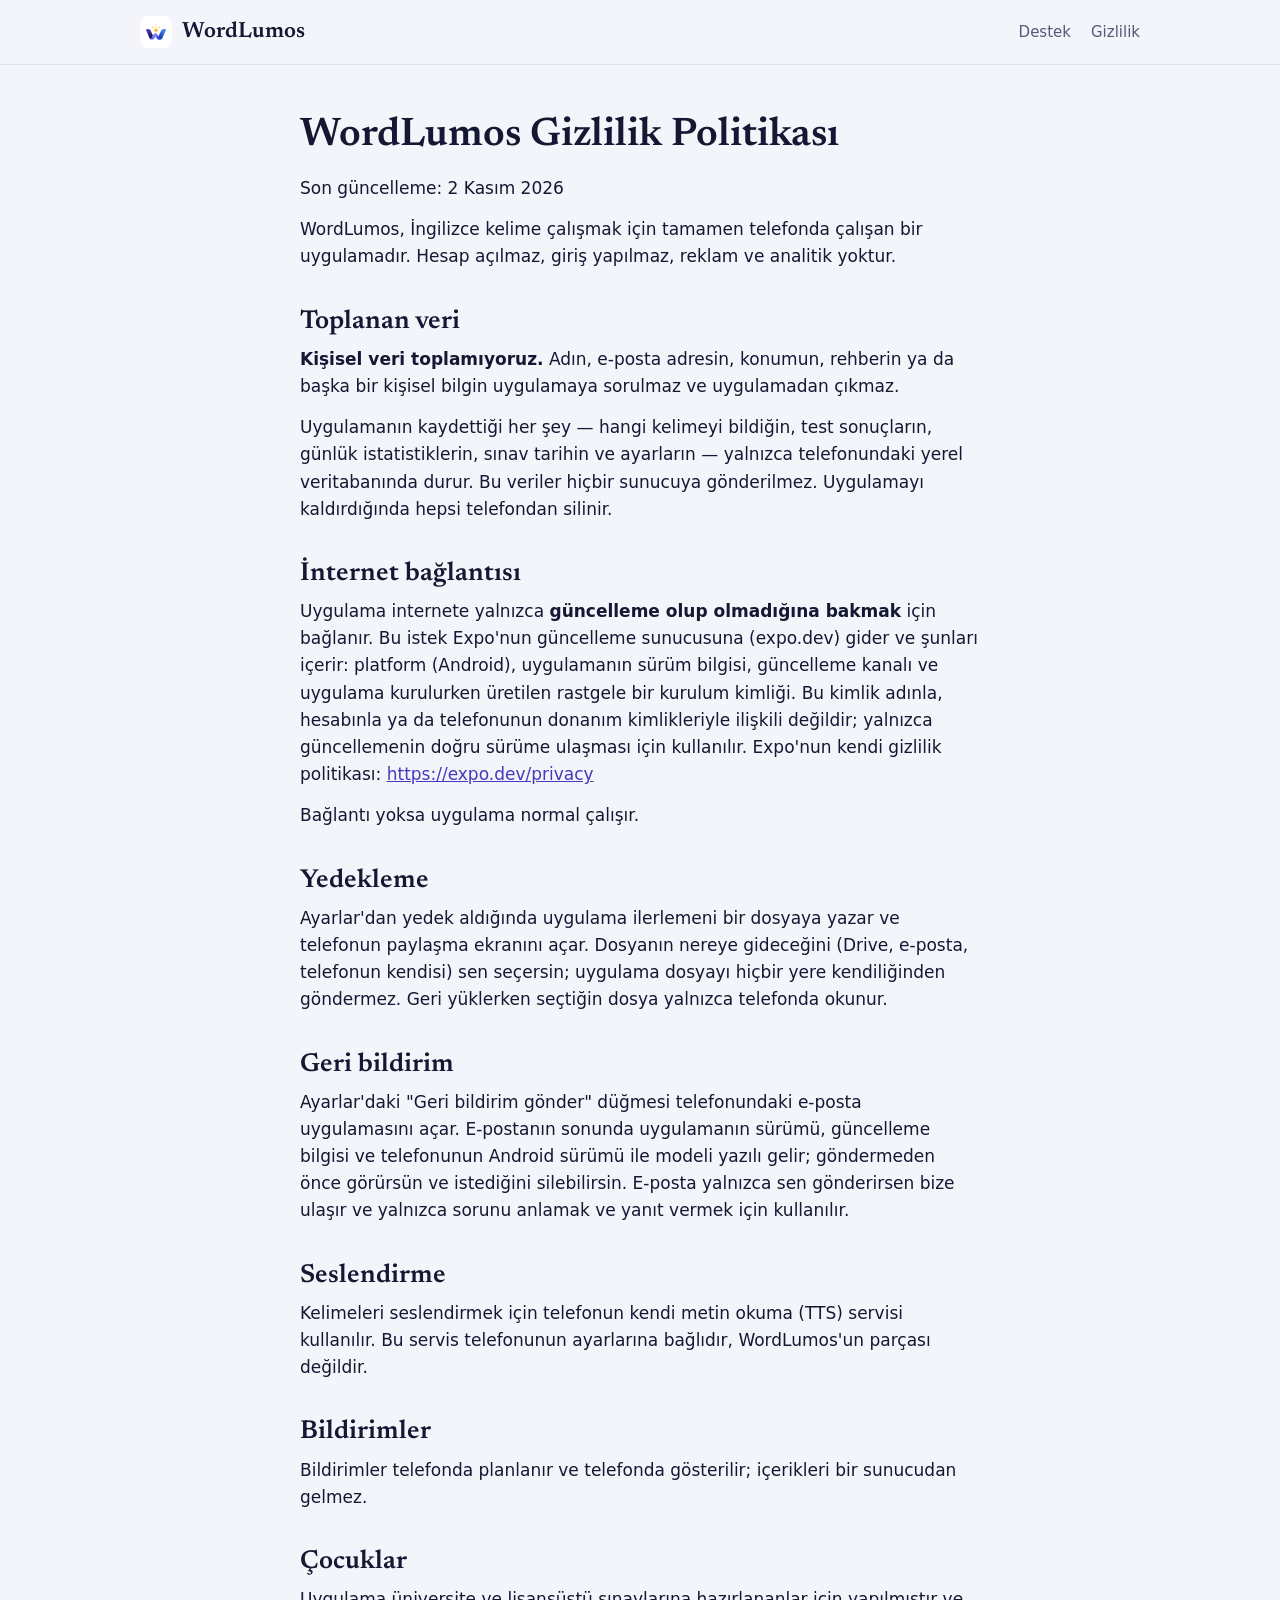
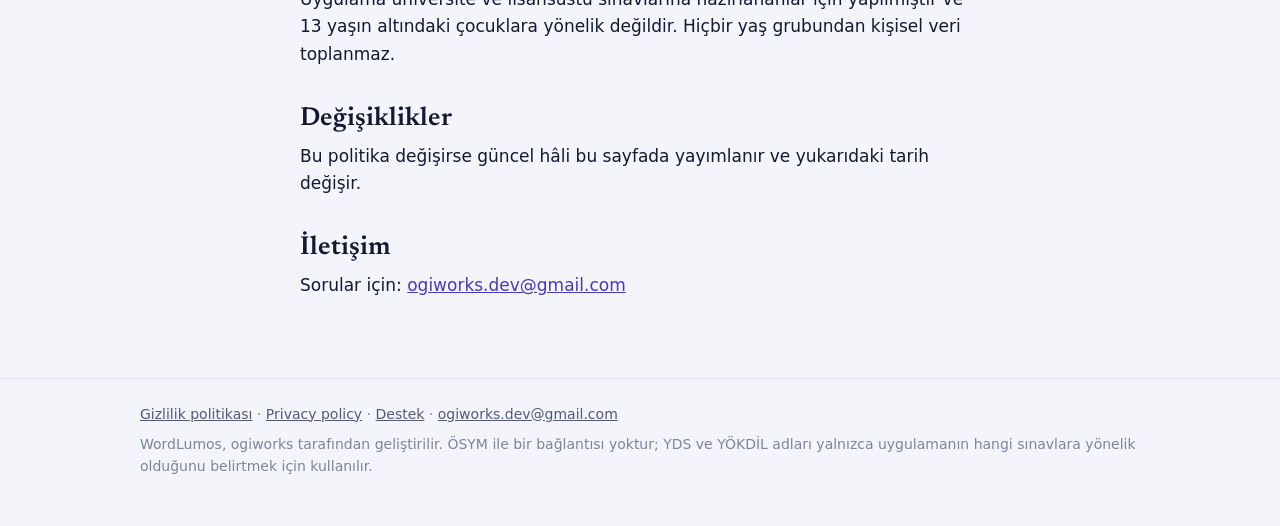
==== gizlilik.html @ bd0d9ed9 "WordLumos sitesi: ana sayfa, destek, gizlilik politikası Kaynak: ogulcanilkilinc/WordLumos deposunda" ====
<!doctype html>
<html lang="tr">
<head>
<meta charset="utf-8">
<meta name="viewport" content="width=device-width, initial-scale=1">
<meta name="robots" content="noindex, nofollow, noarchive">
<title>WordLumos Gizlilik Politikası</title>
<meta name="description" content="WordLumos kişisel veri toplamaz.">
<link rel="canonical" href="https://ogiworks.github.io/wordlumos/gizlilik.html">
<link rel="icon" href="varliklar/simge.png">
<link rel="stylesheet" href="varliklar/site.css">
</head>
<body>
<header class="ust"><div class="kap">
<a class="marka" href="index.html"><img src="varliklar/simge.png" alt="" width="32" height="32">WordLumos</a>
<nav><a href="destek.html">Destek</a><a href="gizlilik.html">Gizlilik</a></nav>
</div></header>
<main class="metin"><div class="kap dar">
<h1>WordLumos Gizlilik Politikası</h1>
<p>Son güncelleme: 2 Kasım 2026</p>
<p>WordLumos, İngilizce kelime çalışmak için tamamen telefonda çalışan bir uygulamadır. Hesap açılmaz, giriş yapılmaz, reklam ve analitik yoktur.</p>
<h2>Toplanan veri</h2>
<p><strong>Kişisel veri toplamıyoruz.</strong> Adın, e-posta adresin, konumun, rehberin ya da başka bir kişisel bilgin uygulamaya sorulmaz ve uygulamadan çıkmaz.</p>
<p>Uygulamanın kaydettiği her şey — hangi kelimeyi bildiğin, test sonuçların, günlük istatistiklerin, sınav tarihin ve ayarların — yalnızca telefonundaki yerel veritabanında durur. Bu veriler hiçbir sunucuya gönderilmez. Uygulamayı kaldırdığında hepsi telefondan silinir.</p>
<h2>İnternet bağlantısı</h2>
<p>Uygulama internete yalnızca <strong>güncelleme olup olmadığına bakmak</strong> için bağlanır. Bu istek Expo'nun güncelleme sunucusuna (expo.dev) gider ve şunları içerir: platform (Android), uygulamanın sürüm bilgisi, güncelleme kanalı ve uygulama kurulurken üretilen rastgele bir kurulum kimliği. Bu kimlik adınla, hesabınla ya da telefonunun donanım kimlikleriyle ilişkili değildir; yalnızca güncellemenin doğru sürüme ulaşması için kullanılır. Expo'nun kendi gizlilik politikası: <a href="https://expo.dev/privacy">https://expo.dev/privacy</a></p>
<p>Bağlantı yoksa uygulama normal çalışır.</p>
<h2>Yedekleme</h2>
<p>Ayarlar'dan yedek aldığında uygulama ilerlemeni bir dosyaya yazar ve telefonun paylaşma ekranını açar. Dosyanın nereye gideceğini (Drive, e-posta, telefonun kendisi) sen seçersin; uygulama dosyayı hiçbir yere kendiliğinden göndermez. Geri yüklerken seçtiğin dosya yalnızca telefonda okunur.</p>
<h2>Geri bildirim</h2>
<p>Ayarlar'daki "Geri bildirim gönder" düğmesi telefonundaki e-posta uygulamasını açar. E-postanın sonunda uygulamanın sürümü, güncelleme bilgisi ve telefonunun Android sürümü ile modeli yazılı gelir; göndermeden önce görürsün ve istediğini silebilirsin. E-posta yalnızca sen gönderirsen bize ulaşır ve yalnızca sorunu anlamak ve yanıt vermek için kullanılır.</p>
<h2>Seslendirme</h2>
<p>Kelimeleri seslendirmek için telefonun kendi metin okuma (TTS) servisi kullanılır. Bu servis telefonunun ayarlarına bağlıdır, WordLumos'un parçası değildir.</p>
<h2>Bildirimler</h2>
<p>Bildirimler telefonda planlanır ve telefonda gösterilir; içerikleri bir sunucudan gelmez.</p>
<h2>Çocuklar</h2>
<p>Uygulama üniversite ve lisansüstü sınavlarına hazırlananlar için yapılmıştır ve 13 yaşın altındaki çocuklara yönelik değildir. Hiçbir yaş grubundan kişisel veri toplanmaz.</p>
<h2>Değişiklikler</h2>
<p>Bu politika değişirse güncel hâli bu sayfada yayımlanır ve yukarıdaki tarih değişir.</p>
<h2>İletişim</h2>
<p>Sorular için: <a href="mailto:ogiworks.dev@gmail.com">ogiworks.dev@gmail.com</a></p>
</div></main>
<footer class="alt"><div class="kap">
<p><a href="gizlilik.html">Gizlilik politikası</a> · <a href="privacy.html" lang="en">Privacy policy</a> · <a href="destek.html">Destek</a> · <a href="mailto:ogiworks.dev@gmail.com">ogiworks.dev@gmail.com</a></p>
<p>WordLumos, ogiworks tarafından geliştirilir. ÖSYM ile bir bağlantısı yoktur; YDS ve YÖKDİL adları yalnızca uygulamanın hangi sınavlara yönelik olduğunu belirtmek için kullanılır.</p>
</div></footer>
</body>
</html>
---- varliklar/site.css ----
/* WordLumos sitesi. Renkler uygulamanın src/ui/theme.ts dosyasıyla aynı:
   mavi Türkçe taraf, çivit uygulamanın kendisi, menekşe İngilizce taraf. */
@font-face {
  font-family: Newsreader;
  src: url('Newsreader-600.ttf') format('truetype');
  font-weight: 600;
  font-display: swap;
}

:root {
  --bg: #F3F5FA;
  --surface: #FFFFFF;
  --border: #DDE2EE;
  --text: #141833;
  --muted: #525A78;
  --faint: #7D849C;
  --brand: #4B37BE;
  --brand-soft: #EDEAFB;
  --tr: #0F4FB5;
  --serif: Newsreader, Georgia, 'Times New Roman', serif;
  --sans: system-ui, -apple-system, 'Segoe UI', Roboto, 'Helvetica Neue', Arial, sans-serif;
}

* { box-sizing: border-box; }
html { -webkit-text-size-adjust: 100%; }
body { margin: 0; background: var(--bg); color: var(--text); font: 17px/1.6 var(--sans); }
a { color: var(--brand); }
img { max-width: 100%; height: auto; }

.kap { max-width: 1040px; margin: 0 auto; padding: 0 20px; }
.kap.dar { max-width: 720px; }

/* Üst şerit */
.ust { border-bottom: 1px solid var(--border); background: var(--bg); }
.ust .kap { display: flex; align-items: center; justify-content: space-between; height: 64px; }
.marka { display: flex; align-items: center; gap: 10px; font: 600 22px/1 var(--serif); color: var(--text); text-decoration: none; }
.marka img { border-radius: 8px; }
.ust nav { display: flex; gap: 20px; }
.ust nav a { color: var(--muted); text-decoration: none; font-size: 15px; }
.ust nav a:hover { color: var(--brand); }

/* Giriş */
.kahraman { padding: 72px 0 40px; }
.ust-baslik { margin: 0 0 12px; font-size: 14px; font-weight: 600; letter-spacing: 0.08em; color: var(--brand); }
.kahraman h1 { margin: 0; font: 600 clamp(40px, 7vw, 68px)/1.05 var(--serif); letter-spacing: -0.01em; }
.kahraman h1 .tr { color: var(--tr); }
.giris { max-width: 600px; margin: 24px 0 32px; font-size: 19px; color: var(--muted); }
.dugme { display: inline-block; padding: 14px 26px; border-radius: 12px; background: var(--brand); color: #fff; font-weight: 600; text-decoration: none; }
.dugme.sonuk { background: var(--brand-soft); color: var(--brand); }

/* Ekran görüntüleri */
.ekranlar .kap { display: grid; grid-template-columns: repeat(3, 1fr); gap: 24px; padding-top: 24px; padding-bottom: 24px; }
.ekranlar figure { margin: 0; }
.ekranlar img { display: block; width: 100%; border-radius: 28px; border: 8px solid var(--text); background: var(--surface); }
.ekranlar figcaption { margin-top: 12px; text-align: center; font-size: 15px; color: var(--muted); }

/* Özellikler */
.ozellikler { padding: 48px 0; }
.ozellikler ul { display: grid; grid-template-columns: repeat(3, 1fr); gap: 16px; margin: 0; padding: 0; list-style: none; }
.ozellikler li { padding: 24px; border: 1px solid var(--border); border-radius: 16px; background: var(--surface); }
.ozellikler h3 { margin: 0 0 8px; font: 600 22px/1.2 var(--serif); }
.ozellikler p { margin: 0; color: var(--muted); font-size: 16px; }

.paketler { padding: 8px 0 64px; }
.paketler h2 { margin: 0 0 12px; font: 600 32px/1.2 var(--serif); }
.paketler p { max-width: 720px; margin: 0; color: var(--muted); }

/* Metin sayfaları: gizlilik ve destek */
.metin { padding: 48px 0 64px; }
.metin h1 { margin: 0 0 16px; font: 600 40px/1.15 var(--serif); }
.metin h2 { margin: 36px 0 8px; font: 600 26px/1.2 var(--serif); }
.metin p { margin: 0 0 14px; }
details { padding: 16px 0; border-bottom: 1px solid var(--border); }
summary { cursor: pointer; font-weight: 600; }
details p { margin: 10px 0 0; color: var(--muted); }

/* Alt bilgi */
.alt { border-top: 1px solid var(--border); padding: 24px 0 40px; color: var(--faint); font-size: 14px; }
.alt p { margin: 0 0 8px; }
.alt a { color: var(--muted); }

@media (max-width: 760px) {
  .kahraman { padding: 48px 0 24px; }
  /* Telefonda yana kaydırılan şerit; kenar boşluğu korunuyor, üçüncüsünün
     ucu görünüyor ki kaydırılabildiği anlaşılsın. */
  .ekranlar .kap { display: flex; gap: 16px; padding: 16px 20px; overflow-x: auto; scroll-snap-type: x mandatory; scroll-padding: 0 20px; }
  .ekranlar figure { flex: 0 0 64%; scroll-snap-align: start; }
  .ozellikler ul { grid-template-columns: 1fr; }
  .ust nav { gap: 14px; }
}
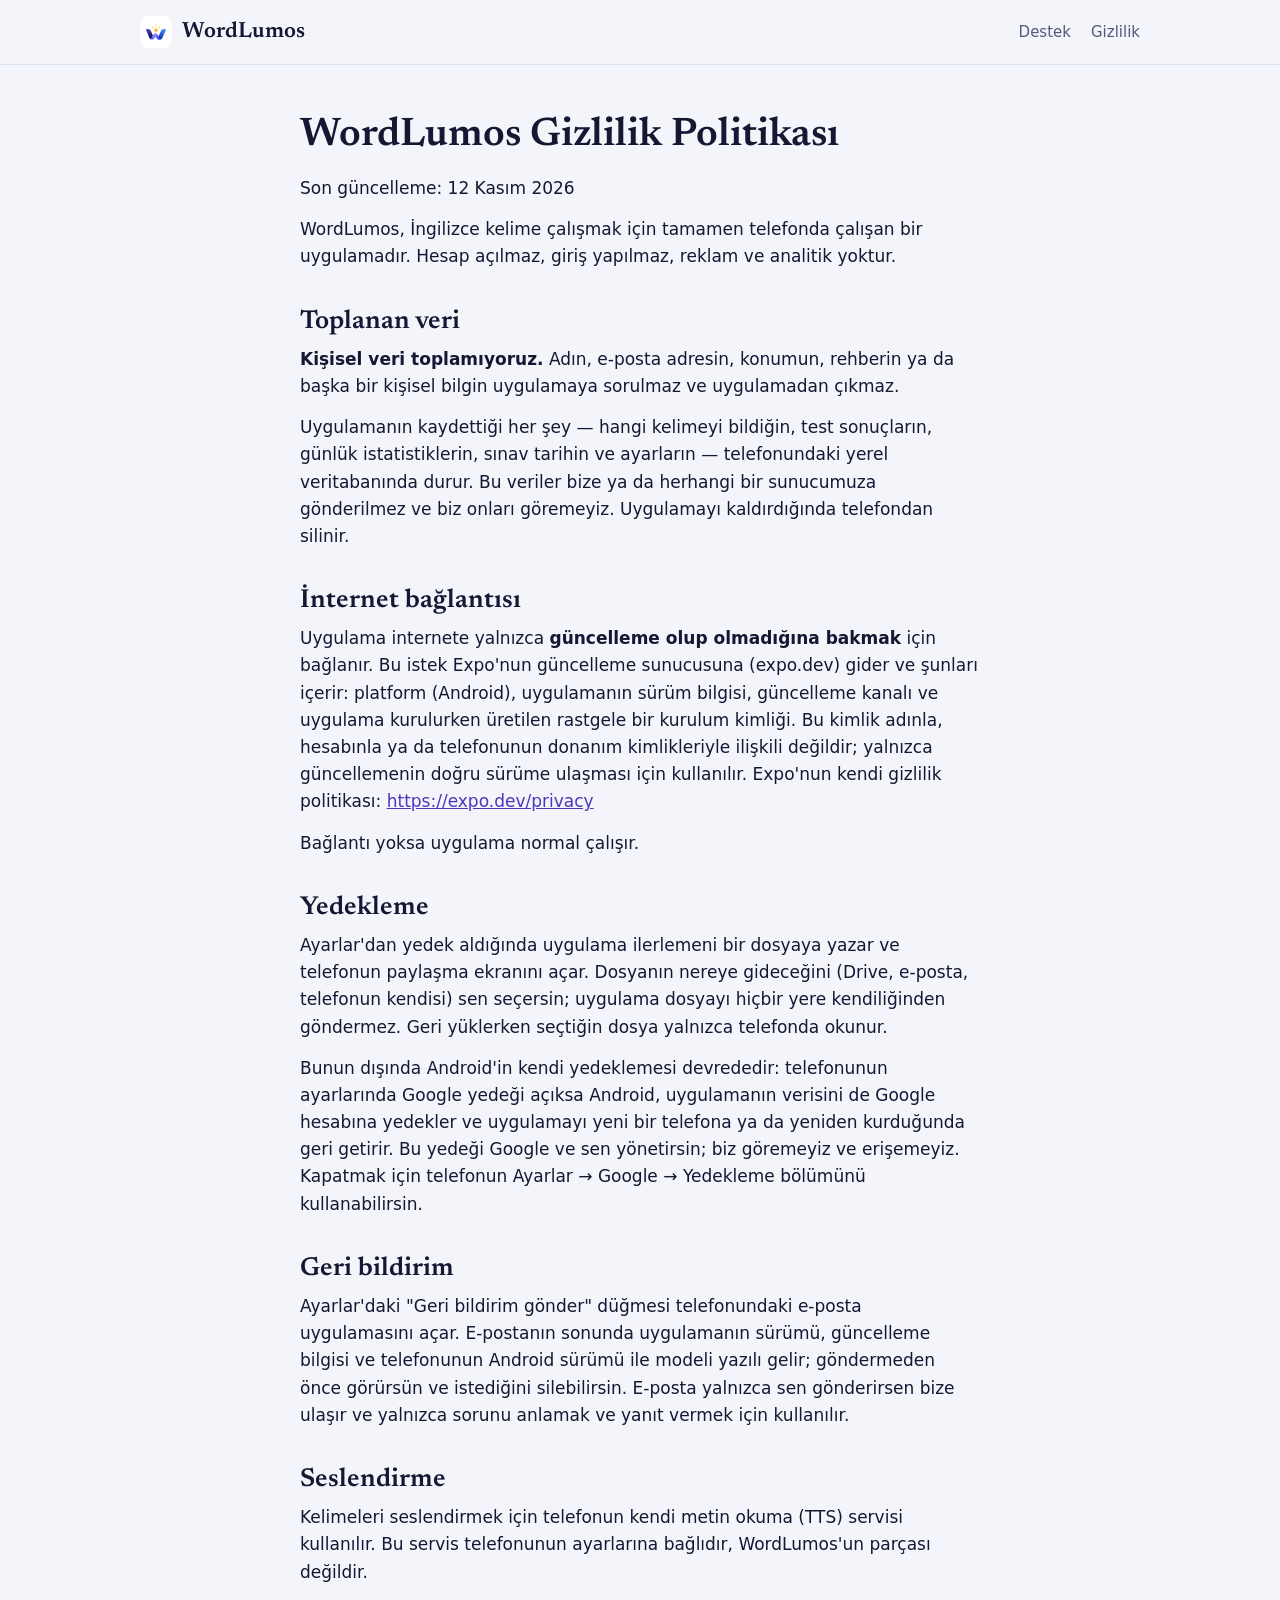
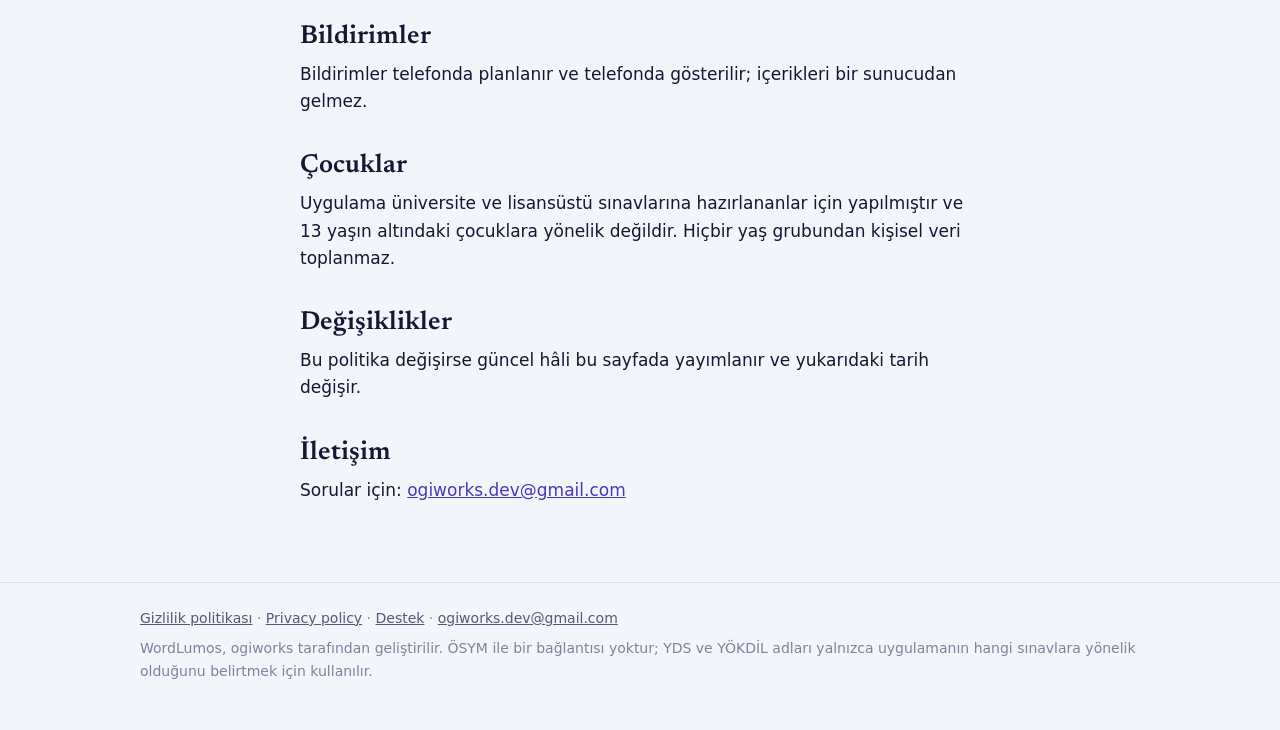
==== commit 827e65b0: "Gizlilik: Android'in kendi yedeği" ====
--- a/gizlilik.html
+++ b/gizlilik.html
@@ -17,16 +17,17 @@
 </div></header>
 <main class="metin"><div class="kap dar">
 <h1>WordLumos Gizlilik Politikası</h1>
-<p>Son güncelleme: 2 Kasım 2026</p>
+<p>Son güncelleme: 12 Kasım 2026</p>
 <p>WordLumos, İngilizce kelime çalışmak için tamamen telefonda çalışan bir uygulamadır. Hesap açılmaz, giriş yapılmaz, reklam ve analitik yoktur.</p>
 <h2>Toplanan veri</h2>
 <p><strong>Kişisel veri toplamıyoruz.</strong> Adın, e-posta adresin, konumun, rehberin ya da başka bir kişisel bilgin uygulamaya sorulmaz ve uygulamadan çıkmaz.</p>
-<p>Uygulamanın kaydettiği her şey — hangi kelimeyi bildiğin, test sonuçların, günlük istatistiklerin, sınav tarihin ve ayarların — yalnızca telefonundaki yerel veritabanında durur. Bu veriler hiçbir sunucuya gönderilmez. Uygulamayı kaldırdığında hepsi telefondan silinir.</p>
+<p>Uygulamanın kaydettiği her şey — hangi kelimeyi bildiğin, test sonuçların, günlük istatistiklerin, sınav tarihin ve ayarların — telefonundaki yerel veritabanında durur. Bu veriler bize ya da herhangi bir sunucumuza gönderilmez ve biz onları göremeyiz. Uygulamayı kaldırdığında telefondan silinir.</p>
 <h2>İnternet bağlantısı</h2>
 <p>Uygulama internete yalnızca <strong>güncelleme olup olmadığına bakmak</strong> için bağlanır. Bu istek Expo'nun güncelleme sunucusuna (expo.dev) gider ve şunları içerir: platform (Android), uygulamanın sürüm bilgisi, güncelleme kanalı ve uygulama kurulurken üretilen rastgele bir kurulum kimliği. Bu kimlik adınla, hesabınla ya da telefonunun donanım kimlikleriyle ilişkili değildir; yalnızca güncellemenin doğru sürüme ulaşması için kullanılır. Expo'nun kendi gizlilik politikası: <a href="https://expo.dev/privacy">https://expo.dev/privacy</a></p>
 <p>Bağlantı yoksa uygulama normal çalışır.</p>
 <h2>Yedekleme</h2>
 <p>Ayarlar'dan yedek aldığında uygulama ilerlemeni bir dosyaya yazar ve telefonun paylaşma ekranını açar. Dosyanın nereye gideceğini (Drive, e-posta, telefonun kendisi) sen seçersin; uygulama dosyayı hiçbir yere kendiliğinden göndermez. Geri yüklerken seçtiğin dosya yalnızca telefonda okunur.</p>
+<p>Bunun dışında Android'in kendi yedeklemesi devrededir: telefonunun ayarlarında Google yedeği açıksa Android, uygulamanın verisini de Google hesabına yedekler ve uygulamayı yeni bir telefona ya da yeniden kurduğunda geri getirir. Bu yedeği Google ve sen yönetirsin; biz göremeyiz ve erişemeyiz. Kapatmak için telefonun Ayarlar → Google → Yedekleme bölümünü kullanabilirsin.</p>
 <h2>Geri bildirim</h2>
 <p>Ayarlar'daki "Geri bildirim gönder" düğmesi telefonundaki e-posta uygulamasını açar. E-postanın sonunda uygulamanın sürümü, güncelleme bilgisi ve telefonunun Android sürümü ile modeli yazılı gelir; göndermeden önce görürsün ve istediğini silebilirsin. E-posta yalnızca sen gönderirsen bize ulaşır ve yalnızca sorunu anlamak ve yanıt vermek için kullanılır.</p>
 <h2>Seslendirme</h2>
